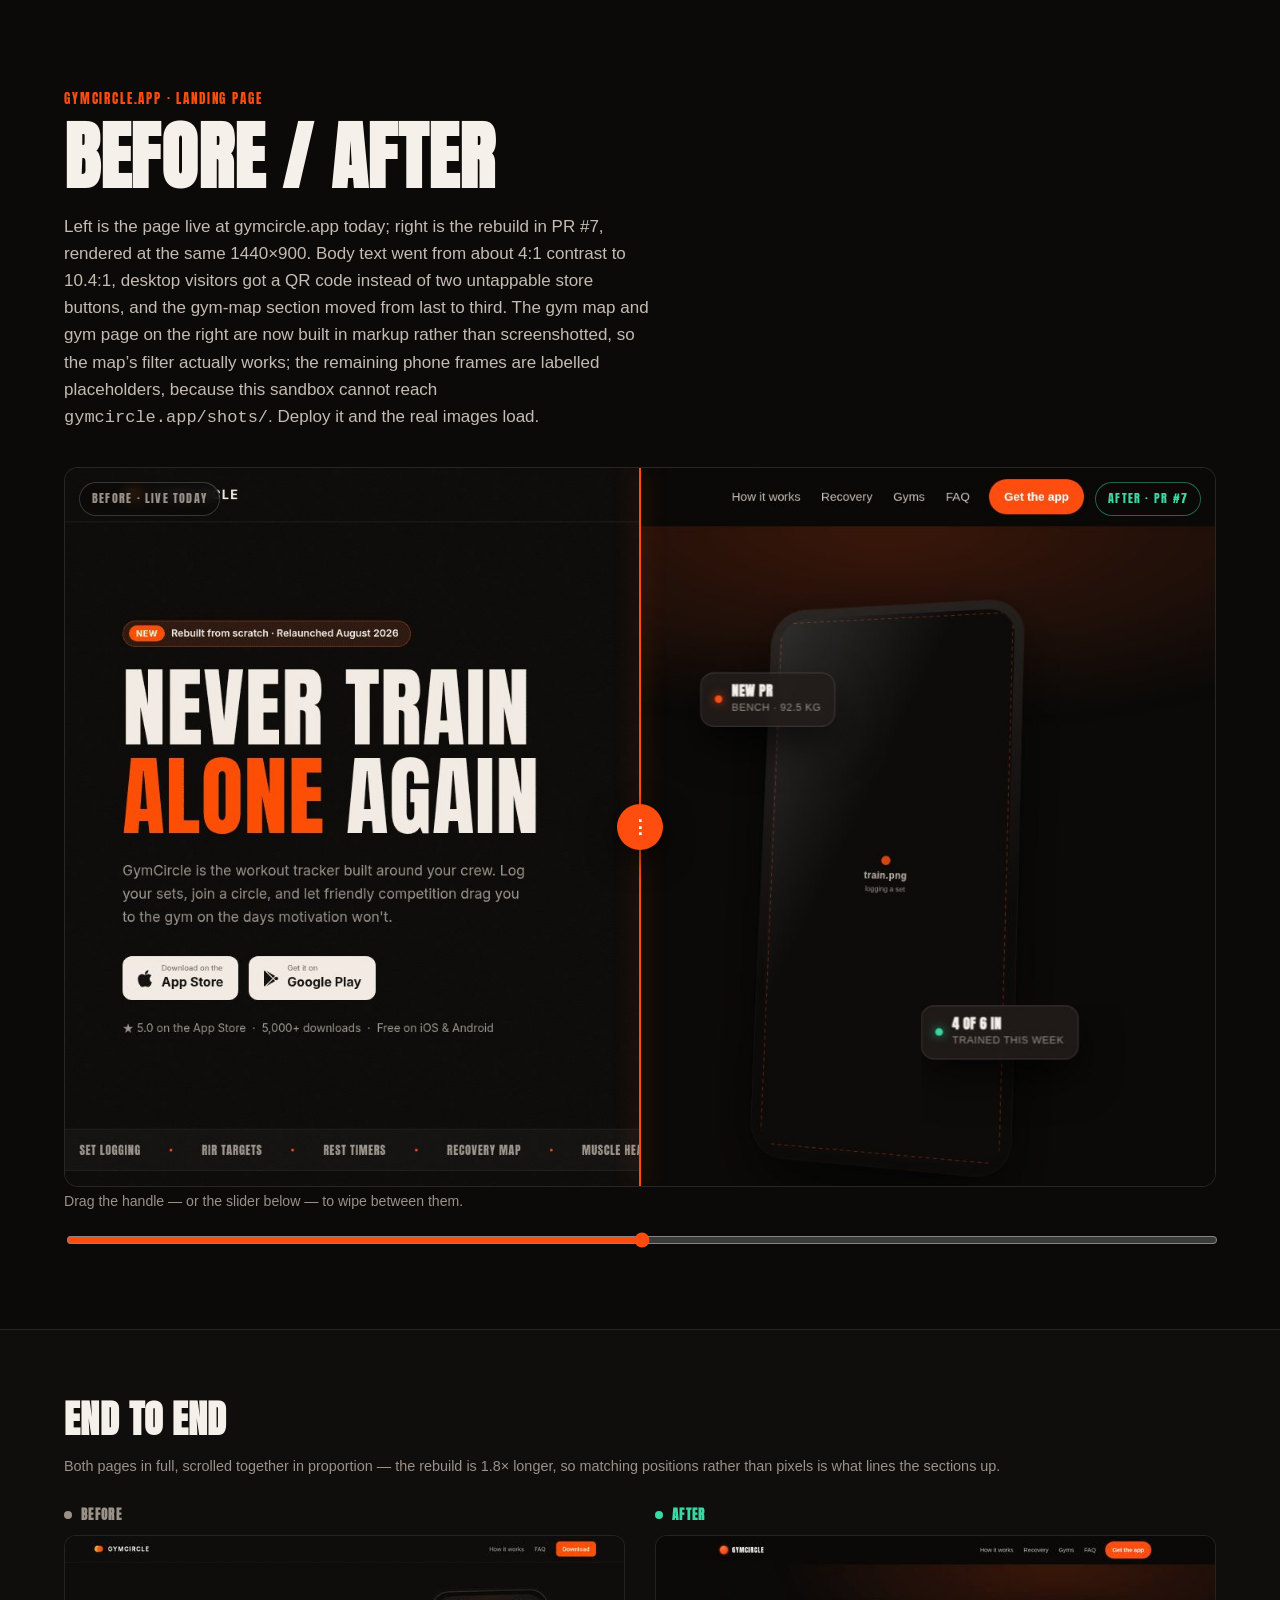
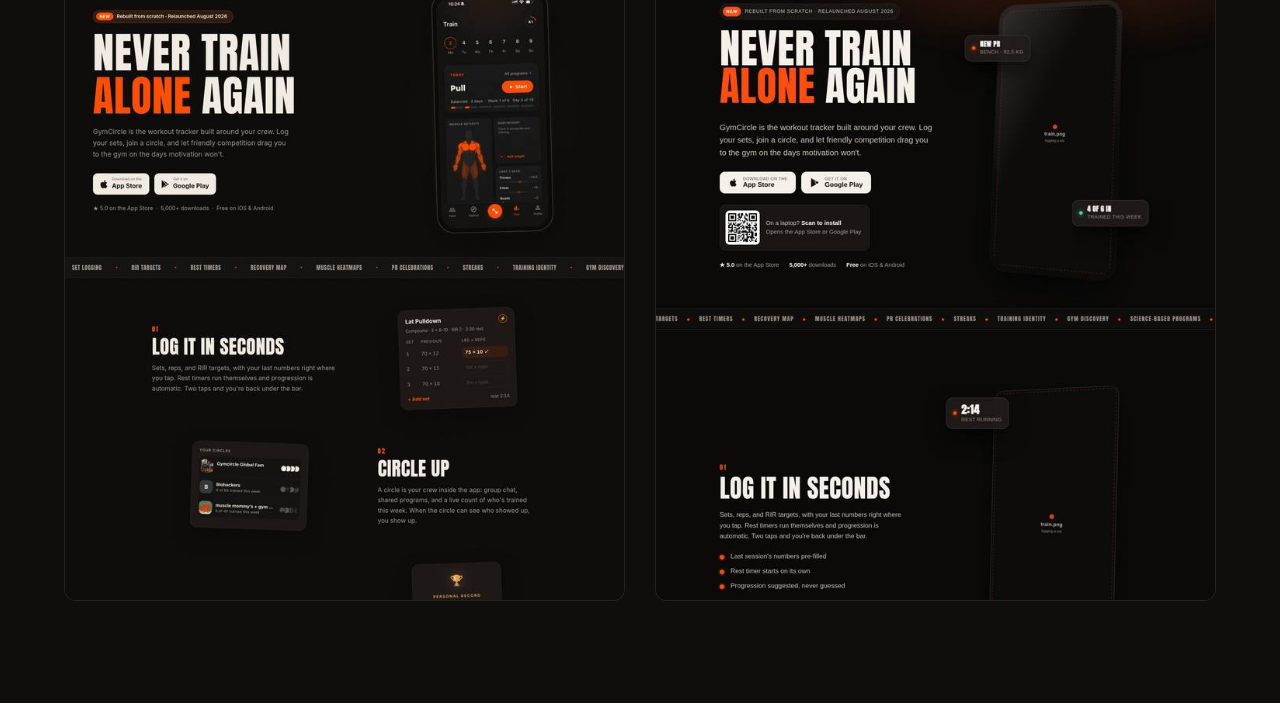
==== preview/index.html @ 02145a8f "Build the gym map and gym page; add SEO/AEO structured data The map and gym page were the last two s" ====
<!DOCTYPE html>
<html lang="en">
<head>
<meta charset="UTF-8">
<meta name="viewport" content="width=device-width, initial-scale=1.0">
<meta name="robots" content="noindex, nofollow">
<meta name="description" content="Side-by-side comparison of the gymcircle.app landing page and its rebuild.">
<meta name="theme-color" content="#0B0A09">
<meta property="og:title" content="GymCircle — landing page, before and after">
<meta property="og:description" content="Drag to wipe between the live page and the rebuild.">
<meta property="og:type" content="website">
<title>GymCircle — before / after</title>
<style>
@font-face{ font-family:'Anton'; font-style:normal; font-weight:400; font-display:swap;
  src:url([data-uri]) format('woff2'); }

/* One committed dark world, borrowed from the site being compared, so this
   page reads as part of the same project rather than a report about it. */
:root{
  --bg:#0B0A09; --bg-2:#100E0D; --surface:#191614;
  --line:rgba(255,255,255,.10); --line-2:rgba(255,255,255,.18);
  --ink:#F5F0E9; --body:#C4BCB2; --dim:#9A9188;
  --orange:#FF4D0F; --ready:#3AD8A4;
  --display:'Anton','Oswald',Impact,sans-serif;
  --sans:-apple-system,BlinkMacSystemFont,'Segoe UI',Inter,Roboto,Helvetica,Arial,sans-serif;
  --gut:clamp(20px,5vw,64px);
}
*,*::before,*::after{ box-sizing:border-box; }
body{ margin:0; background:var(--bg); color:var(--body); font-family:var(--sans);
  font-size:17px; line-height:1.6; -webkit-font-smoothing:antialiased; overflow-x:hidden; }
img{ display:block; max-width:100%; }
:focus-visible{ outline:2px solid var(--orange); outline-offset:3px; }

.wrap{ width:100%; max-width:1320px; margin-inline:auto; padding-inline:var(--gut); }
.display{ font-family:var(--display); text-transform:uppercase; color:var(--ink);
  letter-spacing:.01em; line-height:.92; text-wrap:balance; margin:0; }
.eyebrow{ font-family:var(--display); text-transform:uppercase; letter-spacing:.14em;
  color:var(--orange); font-size:.82rem; margin:0 0 14px; }

/* padding-block, not the shorthand: both of these are .wrap elements, and the
   shorthand would also set padding-inline:0 and cancel the gutter. */
header{ padding-block:clamp(46px,7vw,88px) clamp(24px,3vw,36px); }
header .display{ font-size:clamp(2.4rem,6.4vw,4.6rem); }
header p{ max-width:62ch; margin:22px 0 0; color:var(--body); }

/* ---- The slider: the whole point of the page, so it gets the full width ---- */
.compare{ padding-block:0 clamp(40px,6vw,72px); }
.slider{
  position:relative; margin-inline:auto; max-width:1440px; aspect-ratio:1440/900;
  border:1px solid var(--line); border-radius:14px; overflow:hidden;
  background:var(--bg-2); touch-action:none; cursor:ew-resize; user-select:none;
}
.slider img{ position:absolute; inset:0; width:100%; height:100%; object-fit:cover; }
/* The "after" is clipped from the left edge to the handle. */
.slider__after{ clip-path:inset(0 0 0 var(--x,50%)); }
.slider__handle{
  position:absolute; top:0; bottom:0; left:var(--x,50%); width:2px; margin-left:-1px;
  background:var(--orange); box-shadow:0 0 22px rgba(255,77,15,.7);
}
.slider__grip{
  position:absolute; top:50%; left:50%; translate:-50% -50%;
  width:46px; height:46px; border-radius:50%; display:grid; place-items:center;
  background:var(--orange); color:#fff; font-size:1.1rem; font-weight:700;
  box-shadow:0 10px 30px rgba(0,0,0,.6);
}
.tag{
  position:absolute; top:14px; z-index:2; font-family:var(--display);
  text-transform:uppercase; letter-spacing:.1em; font-size:.76rem;
  padding:6px 12px; border-radius:999px; background:rgba(11,10,9,.82);
  border:1px solid var(--line-2); backdrop-filter:blur(6px);
}
.tag--before{ left:14px; color:var(--dim); }
.tag--after{ right:14px; color:var(--ready); border-color:rgba(58,216,164,.45); }
.hint{ text-align:center; color:var(--dim); font-size:.88rem; margin:16px 0 0; }

/* ---- Both pages end to end, scrolled together ---- */
.pages{ padding:clamp(40px,6vw,72px) 0 clamp(56px,8vw,104px);
  border-top:1px solid var(--line); background:var(--bg-2); }
.pages__grid{ display:grid; grid-template-columns:1fr 1fr; gap:clamp(14px,2.5vw,30px); margin-top:26px; }
.col h3{ font-family:var(--display); text-transform:uppercase; letter-spacing:.1em;
  font-size:.84rem; margin:0 0 10px; color:var(--dim); display:flex; gap:9px; align-items:center; }
.col--after h3{ color:var(--ready); }
.dot{ width:8px; height:8px; border-radius:50%; background:currentColor; }
.scroller{
  height:min(74vh,760px); overflow:hidden; border:1px solid var(--line);
  border-radius:12px; background:var(--bg);
}
.scroller img{ width:100%; }
.pages__note{ color:var(--dim); font-size:.9rem; margin:18px 0 0; }
input[type=range]{ width:100%; margin-top:18px; accent-color:var(--orange); }

@media (max-width:760px){
  .pages__grid{ grid-template-columns:1fr; }
  .scroller{ height:56vh; }
}
@media (prefers-reduced-motion:reduce){ *{ transition:none !important; } }
</style>
</head>
<body>


<header class="wrap">
  <p class="eyebrow">gymcircle.app · landing page</p>
  <h1 class="display">Before / after</h1>
  <p>Left is the page live at gymcircle.app today; right is the rebuild in PR&nbsp;#7, rendered at the
     same 1440&times;900. Body text went from about 4:1 contrast to 10.4:1, desktop visitors got a QR
     code instead of two untappable store buttons, and the gym-map section moved from last to third.
     The gym map and gym page on the right are now built in markup rather than screenshotted, so the
     map&rsquo;s filter actually works; the remaining phone frames are labelled placeholders, because
     this sandbox cannot reach <code>gymcircle.app/shots/</code>. Deploy it and the real images load.</p>
</header>

<section class="compare wrap">
  <div class="slider" id="slider" role="group" aria-label="Before and after comparison slider">
    <span class="tag tag--before">Before &middot; live today</span>
    <span class="tag tag--after">After &middot; PR #7</span>
    <img src="[data-uri]" alt="The GymCircle landing page as it is live today">
    <img class="slider__after" src="[data-uri]" alt="The rebuilt GymCircle landing page">
    <div class="slider__handle"><span class="slider__grip" aria-hidden="true">&#8942;</span></div>
  </div>
  <label class="hint" for="range">Drag the handle &mdash; or the slider below &mdash; to wipe between them.</label>
  <input type="range" id="range" min="0" max="100" value="50" aria-label="Comparison position">
</section>

<section class="pages">
  <div class="wrap">
    <h2 class="display" style="font-size:clamp(1.6rem,3.4vw,2.4rem)">End to end</h2>
    <p class="pages__note">Both pages in full, scrolled together in proportion &mdash; the rebuild is
       1.8&times; longer, so matching positions rather than pixels is what lines the sections up.</p>
    <div class="pages__grid">
      <div class="col">
        <h3><span class="dot"></span>Before</h3>
        <div class="scroller" id="sb"><img src="[data-uri]" alt="Full length of the current page"></div>
      </div>
      <div class="col col--after">
        <h3><span class="dot"></span>After</h3>
        <div class="scroller" id="sa"><img src="[data-uri]" alt="Full length of the rebuilt page"></div>
      </div>
    </div>
  </div>
</section>

<script>
// ---- Wipe slider -------------------------------------------------------
(() => {
  const slider = document.getElementById('slider');
  const range = document.getElementById('range');
  const set = (pct) => {
    const v = Math.min(100, Math.max(0, pct));
    slider.style.setProperty('--x', v + '%');
    if (range.valueAsNumber !== v) range.value = v;
  };
  const fromEvent = (e) => {
    const r = slider.getBoundingClientRect();
    set(((e.clientX - r.left) / r.width) * 100);
  };
  // Tracked on window rather than via setPointerCapture: capture on the
  // slider silently stopped delivering pointermove partway through a drag.
  let dragging = false;
  const stop = () => { dragging = false; };
  slider.addEventListener('pointerdown', (e) => { dragging = true; fromEvent(e); e.preventDefault(); });
  addEventListener('pointermove', (e) => { if (dragging) fromEvent(e); }, { passive: true });
  addEventListener('pointerup', stop);
  addEventListener('pointercancel', stop);
  // The range input is the keyboard and screen-reader route to the same value.
  range.addEventListener('input', () => set(range.valueAsNumber));
  set(50);
})();

// ---- Proportional scroll link -----------------------------------------
// The two pages differ in height, so link them by fraction scrolled. A guard
// flag stops each pane's programmatic scroll from echoing back to the other.
(() => {
  const a = document.getElementById('sb'), b = document.getElementById('sa');
  let lock = false;
  const link = (from, to) => from.addEventListener('scroll', () => {
    if (lock) return;
    lock = true;
    const max = from.scrollHeight - from.clientHeight;
    const frac = max > 0 ? from.scrollTop / max : 0;
    to.scrollTop = frac * (to.scrollHeight - to.clientHeight);
    requestAnimationFrame(() => { lock = false; });
  }, { passive: true });
  link(a, b); link(b, a);
  // Both panes need to be scrollable for the link to be usable.
  for (const el of [a, b]) el.style.overflowY = 'auto';
})();
</script>

</body>
</html>
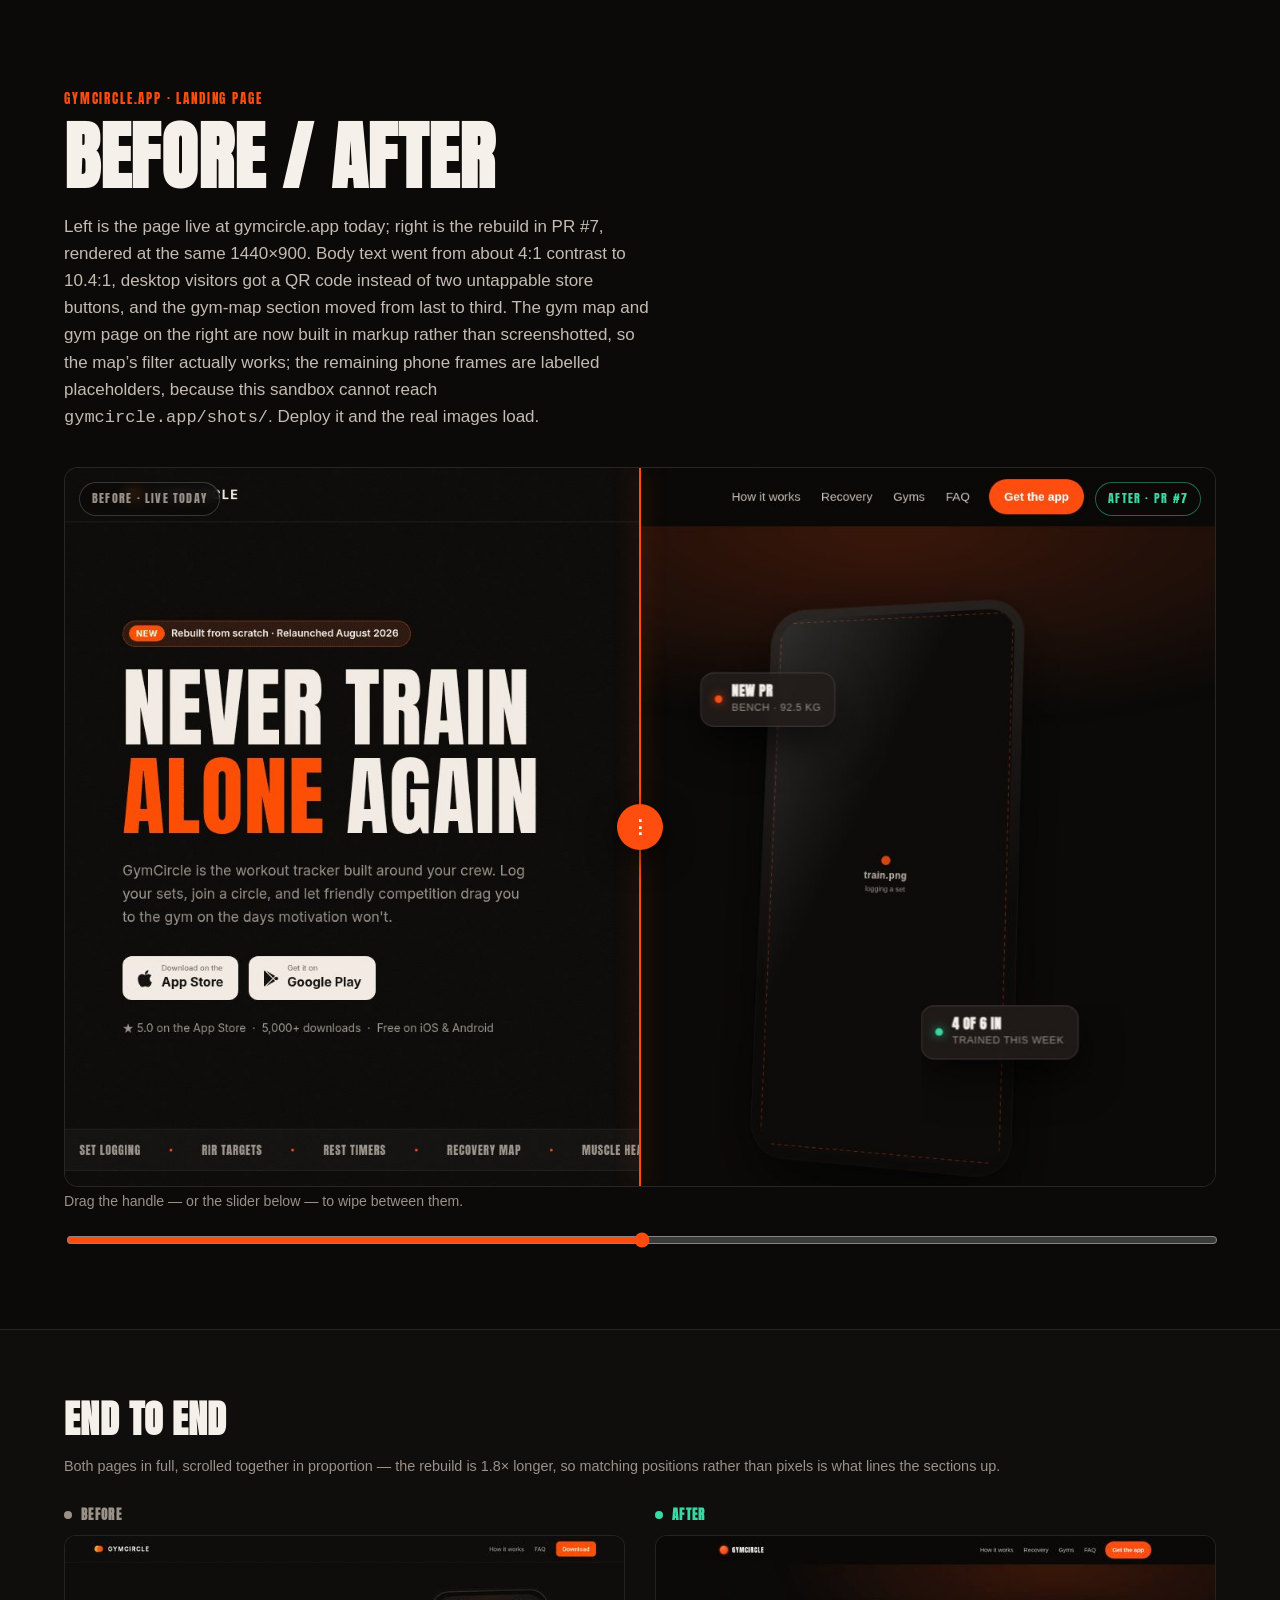
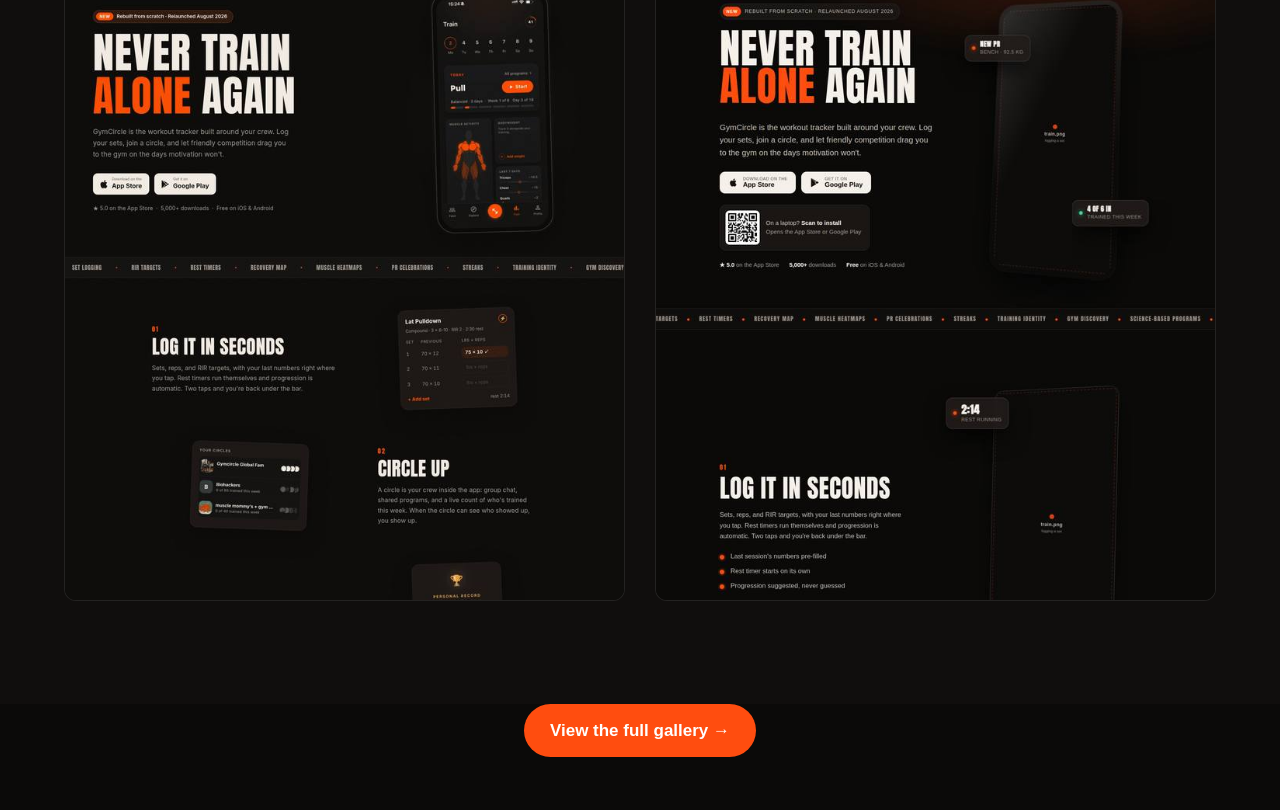
==== commit 027389b6: "Add a screen-by-screen gallery for sending to a client Nineteen captures of the rebuild: thirteen de" ====
--- a/preview/index.html
+++ b/preview/index.html
@@ -187,5 +187,6 @@
 })();
 </script>
 
+<div style="text-align:center;padding:0 0 54px"><a href="gallery.html" style="display:inline-block;background:#FF4D0F;color:#fff;text-decoration:none;font-weight:700;padding:13px 26px;border-radius:999px">View the full gallery &rarr;</a></div>
 </body>
 </html>
